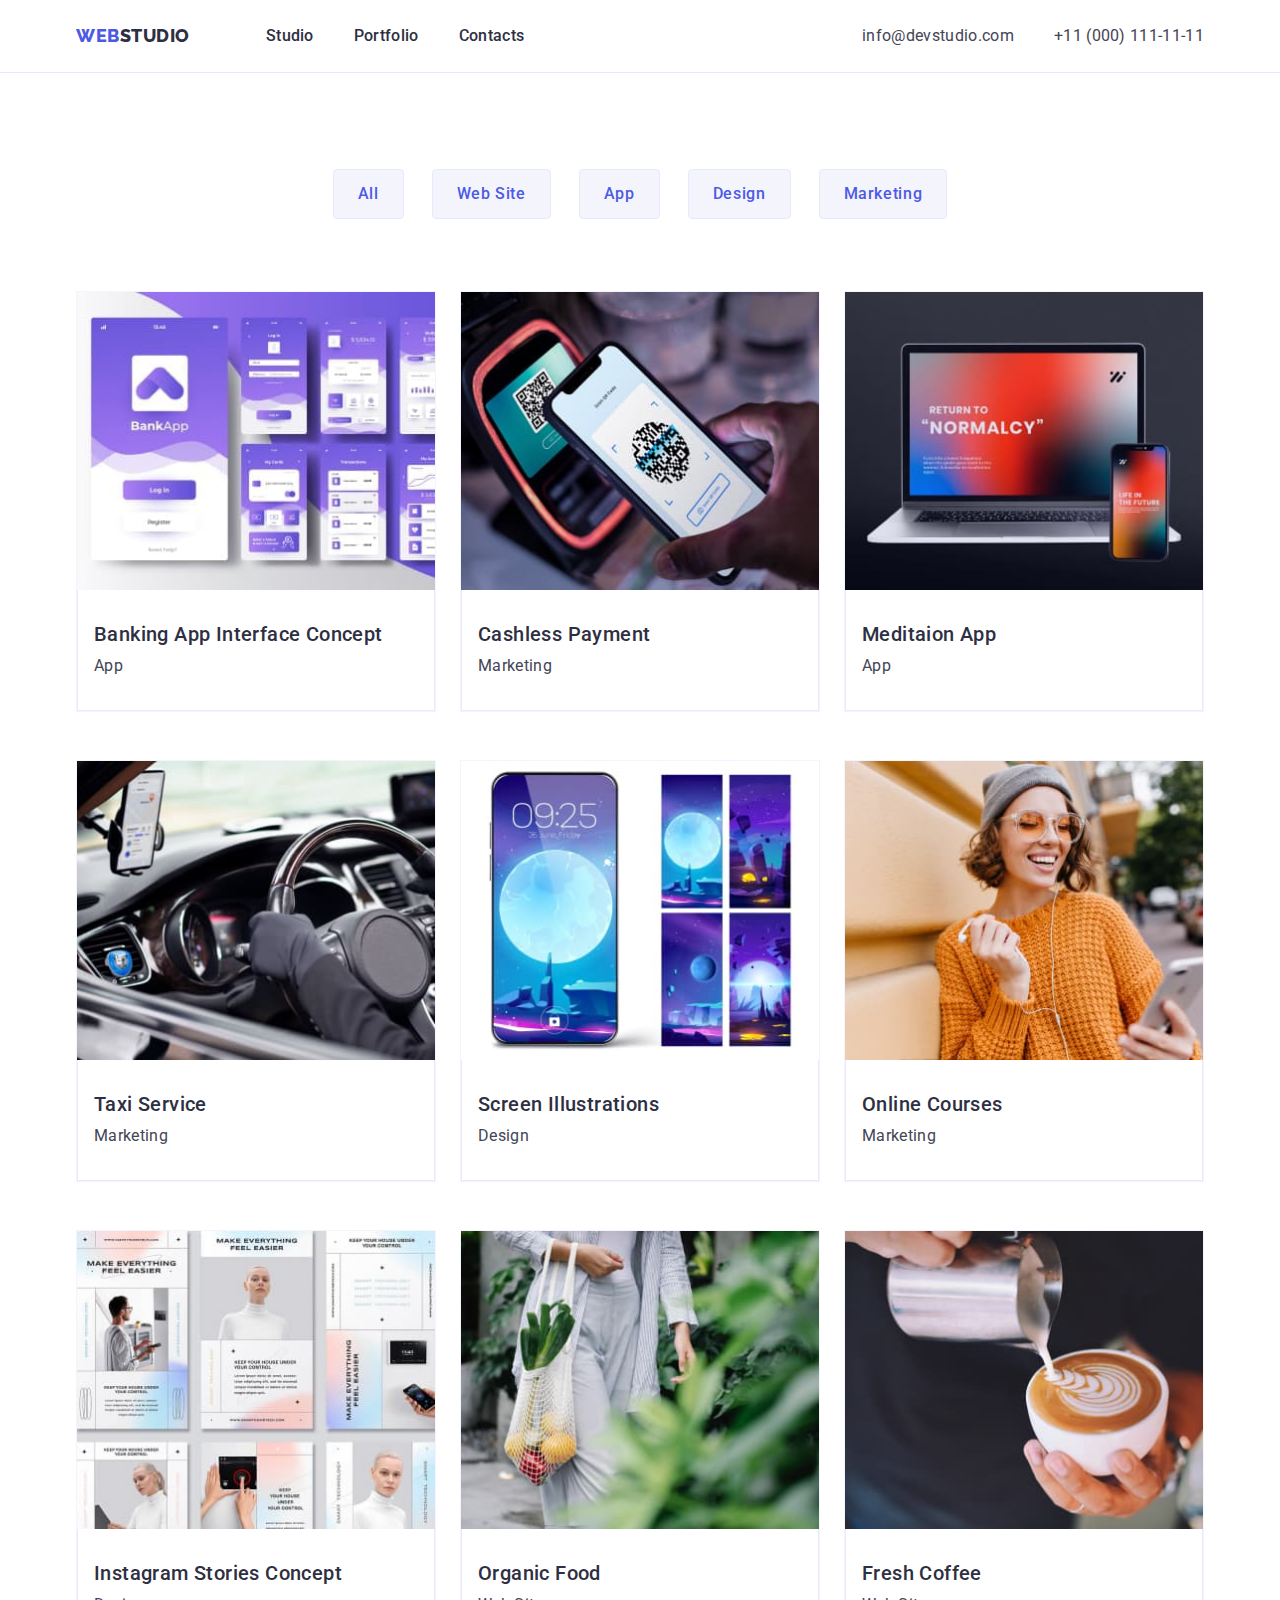
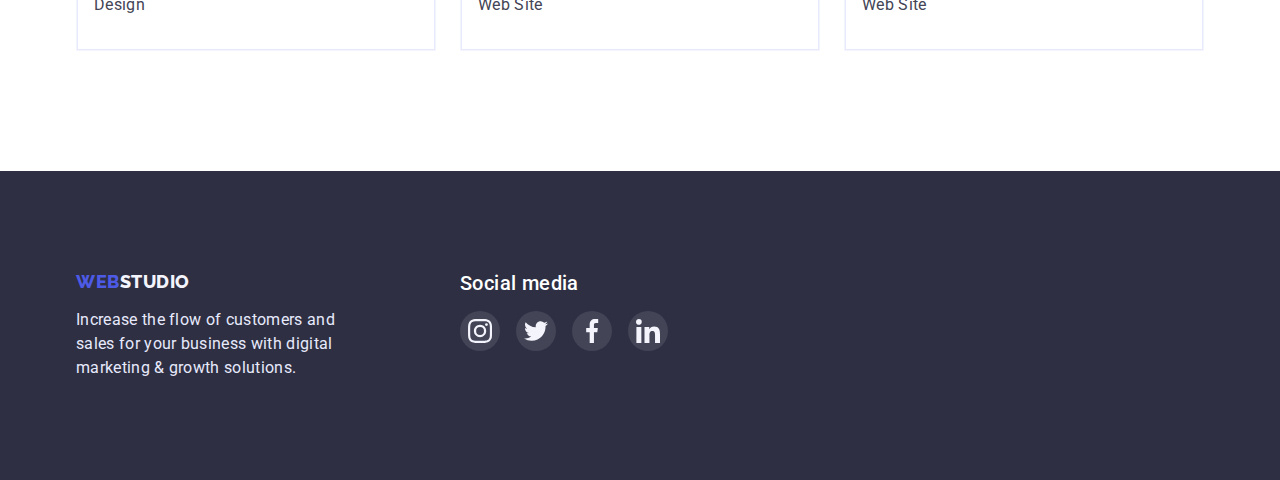
==== portfolio.html @ a6bfae9a "Initial commit" ====
<!DOCTYPE html>
<html lang="en">
  <head>
    <meta charset="UTF-8" />
    <meta http-equiv="X-UA-Compatible" content="IE=edge" />
    <meta name="viewport" content="width=, initial-scale=1.0" />
    <title>Document</title>
    <link rel="preconnect" href="https://fonts.googleapis.com" />
    <link rel="preconnect" href="https://fonts.gstatic.com" crossorigin />
    <link
      href="https://fonts.googleapis.com/css2?family=Raleway:wght@800&family=Roboto:wght@400;500;700;900&display=swap"
      rel="stylesheet"
    />
    <link
      rel="stylesheet"
      href="https://cdn.jsdelivr.net/npm/modern-normalize@1.1.0/modern-normalize.min.css"
    />
    <link rel="stylesheet" href="./css/style.css" />
  </head>
  <body>
    <header class="header">
      <div class="container header-container">
        <nav class="header-navigation">
          <a class="header-logo link" href="./index.html">
            <span>Web</span>Studio</a
          >
          <ul class="header-list list">
            <li class="header-links">
              <a class="header-link link" href="./index.html">Studio</a>
            </li>
            <li class="header-links">
              <a class="header-link link" href="./index.html">Portfolio</a>
            </li>
            <li class="header-links">
              <a class="header-link link" href="#Contacts">Contacts</a>
            </li>
          </ul>
        </nav>
        <address class="link-address">
          <ul class="contact-list list">
            <li class="contact-item">
              <a class="contact-link link" href="mailto:info@devstudio.com"
                >info@devstudio.com</a
              >
            </li>
            <li class="contact-item">
              <a class="contact-tel link" href="tel:+110001111111"
                >+11 (000) 111-11-11</a
              >
            </li>
          </ul>
        </address>
      </div>
    </header>
    <!-- main -->
    <main>
      <section class="portfolio">
        <div class="container">
          <h1 class="visually-hidden">Portfolio</h1>
          <ul class="list-btn list">
            <li class="btn">
              <button type="button" class="btn-items">All</button>
            </li>
            <li class="btn">
              <button type="button" class="btn-items">Web Site</button>
            </li>
            <li class="btn">
              <button type="button" class="btn-items">App</button>
            </li>
            <li class="btn">
              <button type="button" class="btn-items">Design</button>
            </li>
            <li class="btn">
              <button type="button" class="btn-items">Marketing</button>
            </li>
          </ul>
          <ul class="image-list list">
            <li class="image-item">
              <a class="img-link" href="#app">
                <img
                  src="./images/functions.jpg"
                  alt="seven slides with functions of the banking app"
                  width="360"
                  height="300"
                />
                <div class="img">
                  <h2 class="image-subtitle section-subtitle">
                    Banking App Interface Concept
                  </h2>
                  <p class="image-text section-text">App</p>
                </div>
              </a>
            </li>
            <li class="image-item">
              <a class="img-link" href="#marketing">
                <img
                  src="./images/contact.jpg"
                  alt="a phone in a hand scans QR-code"
                  width="360"
                  height="300"
                />
                <div class="img">
                  <h2 class="image-subtitle section-subtitle">
                    Cashless Payment
                  </h2>
                  <p class="image-text section-text">Marketing</p>
                </div>
              </a>
            </li>
            <li class="image-item">
              <a class="img-link" href="#app">
                <img
                  src="./images/screans.jpg"
                  alt="phone near laptop with the same images on screens"
                  width="360"
                  height="300"
                />
                <div class="img">
                  <h2 class="image-subtitle section-subtitle">Meditaion App</h2>
                  <p class="image-text section-text">App</p>
                </div>
              </a>
            </li>
            <li class="image-item">
              <a class="img-link" href="#marketing">
                <img
                  src="./images/driving.jpg"
                  alt="using a phone during driving"
                  width="360"
                  height="300"
                />
                <div class="img">
                  <h2 class="image-subtitle section-subtitle">Taxi Service</h2>
                  <p class="image-text section-text">Marketing</p>
                </div>
              </a>
            </li>
            <li class="image-item">
              <a class="img-link" href="#design">
                <img
                  src="./images/phone_screan.jpg"
                  alt="five examples of phone screensaver"
                  width="360"
                  height="300"
                />
                <div class="img">
                  <h2 class="image-subtitle section-subtitle">
                    Screen Illustrations
                  </h2>
                  <p class="image-text section-text">Design</p>
                </div>
              </a>
            </li>
            <li class="image-item">
              <a class="img-link" href="#marketing">
                <img
                  src="./images/girl.jpg"
                  alt="smiling girl in glasses communikates by phone"
                  width="360"
                  height="300"
                />
                <div class="img">
                  <h2 class="image-subtitle section-subtitle">
                    Online Courses
                  </h2>
                  <p class="image-text section-text">Marketing</p>
                </div>
              </a>
            </li>
            <li class="image-item">
              <a class="img-link" href="#design">
                <img
                  src="./images/slides.jpg"
                  alt="slides with information how you can use smart technology"
                  width="360"
                  height="300"
                />
                <div class="img">
                  <h2 class="image-subtitle section-subtitle">
                    Instagram Stories Concept
                  </h2>
                  <p class="image-text section-text">Design</p>
                </div>
              </a>
            </li>
            <li class="image-item">
              <a class="img-link" href="#web-site">
                <img
                  src="./images/shopping.jpg"
                  alt="a woman's walking with a bag of vegetables"
                  width="360"
                  height="300"
                />
                <div class="img">
                  <h2 class="image-subtitle section-subtitle">Organic Food</h2>
                  <p class="image-text section-text">Web Site</p>
                </div>
              </a>
            </li>
            <li class="image-item">
              <a class="img-link" href="#web-site">
                <img
                  src="./images/coffee.jpg"
                  alt="a man with cup of coffee in a hand drowing a picture by milk"
                  width="360"
                  height="300"
                />
                <div class="img">
                  <h2 class="image-subtitle section-subtitle">Fresh Coffee</h2>
                  <p class="image-text section-text">Web Site</p>
                </div>
              </a>
            </li>
          </ul>
        </div>
      </section>
    </main>
    <!-- footer -->
    <footer class="footer">
      <div class="footer-container container">
        <div class="footer-asaid">
          <a class="footer-logo link" href="./index.html">
            <span>Web</span>Studio</a
          >
          <p class="footer-text">
            Increase the flow of customers and sales for your business with
            digital marketing & growth solutions.
          </p>
        </div>
        <div class="footer-link">
          <h3 class="footer-subtitle section-subtitle">Social media</h3>
          <ul class="footer-social-list list">
            <li class="footer-social-item">
              <a class="footer-social-link" href="">
                <svg class="footer-social-icon" width="24" height="24">
                  <use href="./images/icons.svg#instagram"></use>
                </svg>
              </a>
            </li>
            <li class="footer-social-item">
              <a class="footer-social-link" href="">
                <svg class="footer-social-icon" width="24" height="24">
                  <use href="./images/icons.svg#twitter"></use>
                </svg>
              </a>
            </li>
            <li class="footer-social-item">
              <a class="footer-social-link" href="">
                <svg class="footer-social-icon" width="24" height="24">
                  <use href="./images/icons.svg#facebook"></use>
                </svg>
              </a>
            </li>
            <li class="footer-social-item">
              <a class="footer-social-link" href="">
                <svg class="footer-social-icon" width="24" height="24">
                  <use href="./images/icons.svg#linkedin"></use>
                </svg>
              </a>
            </li>
          </ul>
        </div>
      </div>
    </footer>
  </body>
</html>
---- css/style.css ----
:root {
  --main-title-color: #2e2f42;
  --second-title-color: #ffffff;
  --main-text-color: #434455;
  --second-text-color: #e7e9fc;
  --main-link-text-color: #2e2f42;
  --second-link-text-color: #4d5ae5;
  --third-link-text-color: #f4f4fd;
  --main-btn-text-color: #4d5ae5;
  --second-btn-text-color: #ffffff;
  --main-btn-bcg-color: #4d5ae5;
  --second-btn-bcg-color: #f4f4fd;
  --hero-btn-bcg-color: #404bbf;
  --accent-color: #4d5ae5;
  --main-bcg-color: #ffffff;
  --second-bcg-color: #2e2f42;
  --third-bcg-color: #f4f4fd;
  --border-color: #404bbf;
}

/* body */
body {
  font-family: "Roboto", sans-serif;
  background-color: var(--main-bcg-color);
  font-size: 16px;
}

.list {
  padding: 0;
  margin: 0;

  list-style: none;
}

.list-item {
  width: calc((100% - 72px) / 4);
}
.list-item:not(:last-child) {
  margin-right: 24px;
}
h1,
h2,
h3,
p {
  margin-top: 0;
  margin-bottom: 0;
}
.link {
  text-decoration: none;
}
.section-title {
  margin-bottom: 72px;
  text-align: center;

  font-size: 36px;
  line-height: 1.11;

  letter-spacing: 0.02em;
  text-transform: capitalize;
  color: var(--main-title-color);
}
.section-subtitle {
  margin-bottom: 8px;

  font-weight: 500;
  font-size: 20px;
  line-height: 1.2;
  letter-spacing: 0.02em;
  color: var(--main-title-color);
}
.section-text {
  line-height: 1.5;
  letter-spacing: 0.02em;
  color: var(--main-text-color);
}
.visually-hidden {
  position: absolute;
  white-space: nowrap;
  width: 1px;
  height: 1px;
  overflow: hidden;
  border: 0;
  padding: 0;
  clip: rect(0 0 0 0);
  clip-path: inset(50%);
  margin: -1px;
}

.container {
  max-width: 1158px;
  padding: 0px 15px;
  margin: 0 auto;
}

img {
  display: block;
  max-width: 100%;
  height: auto;
}
/* header */
.header {
  border-bottom: 1px solid #e7e9fc;
}
.header-container {
  display: flex;
  align-items: center;
  justify-content: space-between;
}

.header-navigation {
  display: flex;
  align-items: center;
}

.header-list,
.contact-list {
  display: flex;
}

.header-list .link,
.contact-list .link {
  display: block;
  padding: 24px 0;
}

.header-links:not(:last-child),
.contact-item:not(:last-child) {
  margin-right: 40px;
}

.header-link {
  font-weight: 500;
  line-height: 1.5;
  letter-spacing: 0.02em;
  color: var(--main-link-text-color);
}
.header-link:hover,
.header-link:focus {
  color: var(--accent-color);
}
.header-logo {
  margin-right: 76px;
  font-family: "Raleway", sans-serif;
  font-weight: 800;
  font-size: 18px;
  line-height: 1.33;

  letter-spacing: 0.03em;
  text-transform: uppercase;
  color: var(--main-link-text-color);
}

.header-logo span {
  color: var(--second-link-text-color);
}

.link-address {
  font-style: normal;
}

.contact-list {
  margin-left: auto;
}

.contact-item {
  display: block;
}

.contact-link,
.contact-tel {
  line-height: 1.5;
  letter-spacing: 0.02em;
  color: var(--main-text-color);
}
.contact-link:hover,
.contact-link:focus {
  color: var(--accent-color);
}

/* hero */
.hero {
  padding: 188px 0;
  text-align: center;
  background: var(--second-bcg-color);

  background-image: linear-gradient(
      rgba(46, 47, 66, 0.7),
      rgba(46, 47, 66, 0.7)
    ),
    url(../images/people-office.jpg);
  background-repeat: no-repeat;
  background-position: center;
  background-size: cover;
  max-width: 1440px;
  margin: auto;
}
.hero-title {
  width: 500px;
  margin: 0 auto 64px;

  font-size: 56px;
  line-height: 1.07;
  letter-spacing: 0.02em;
  color: var(--second-title-color);
}

.hero-btn {
  border: none;
  display: inline-block;
  padding: 16px 32px;
  font-family: inherit;
  font-weight: 500;
  font-size: 16px;
  line-height: 1.5;
  letter-spacing: 0.04em;
  color: var(--second-btn-text-color);
  background: var(--main-btn-bcg-color);
  box-shadow: 0px 4px 4px rgba(0, 0, 0, 0.15);
  border-radius: 4px;
  cursor: pointer;
}
.hero-btn:hover,
.hero-btn:focus {
  background: var(--hero-btn-bcg-color);
  box-shadow: 0px 4px 4px rgba(0, 0, 0, 0.15);
  border-radius: 4px;
}
/* Portfolio */
.btn {
  display: inline-block;
}
.list-btn .btn + .btn {
  margin-left: 24px;
}

.list-btn {
  margin-bottom: 72px;
  text-align: center;
}

.btn-items {
  padding: 12px 24px;

  font-family: inherit;
  font-weight: 500;
  font-size: 16px;
  line-height: 1.5;
  display: flex;
  align-items: center;
  text-align: center;
  letter-spacing: 0.04em;
  color: var(--main-btn-text-color);
  background: var(--second-btn-bcg-color);
  border: 1px solid #e7e9fc;
  border-radius: 4px;
  cursor: pointer;
}

.btn-items:hover,
.btn-items:focus {
  background: var(--main-btn-bcg-color);
  box-shadow: 0px 3px 1px rgba(0, 0, 0, 0.1), 0px 2px 1px rgba(0, 0, 0, 0.08),
    0px 2px 2px rgba(0, 0, 0, 0.12);
  border-radius: 4px;
  color: var(--second-btn-text-color);
}

.portfolio {
  padding: 96px 0 120px 0;
}
.image-list {
  display: flex;
  flex-wrap: wrap;
  row-gap: 48px;
  column-gap: 24px;
}

.image-item {
  width: calc((100% - 48px) / 3);
  padding: 0;
  border: 0.5px solid #f4f4fd;
}
.img-link {
  display: block;
  text-decoration: none;
}
.img-link:hover,
.img-link:focus {
  box-shadow: 0px 1px 6px rgba(46, 47, 66, 0.08),
    0px 1px 1px rgba(46, 47, 66, 0.16), 0px 2px 1px rgba(46, 47, 66, 0.08);
}
.img {
  padding: 32px 16px;
  border-right: 1px solid #e7e9fc;
  border-left: 1px solid #e7e9fc;
  border-bottom: 1px solid #e7e9fc;
}

/* section1 */
.feature {
  padding: 120px 0;
}
.feature-list {
  display: flex;
}

.list .list-item {
  width: 264px;
  text-align: left;
}
.icon {
  display: flex;
  margin-bottom: 8px;
  height: 112px;
  width: 100%;
  justify-content: center;
  align-items: center;
  background-color: #f4f4fd;
  border-radius: 4px;
}

/* section2 */
.about {
  padding-bottom: 120px;
}
.list-about {
  display: flex;
  gap: 24px;
}
.list-about-item {
  min-width: 360px;
  border: 1px solid #e7e9fc;
}

/* section3 */
.team {
  padding: 120px 0;
  background: var(--third-bcg-color);
}
.about-team {
  display: flex;
  flex-wrap: wrap;
  gap: 24px;
}
.card-content {
  padding: 32px 0;
}
.team-text {
  margin-bottom: 8px;
}
.social-list {
  display: flex;
  justify-content: center;
  gap: 24px;
}
.social-list-item {
  width: 40px;
}
.social-list-link {
  display: flex;
  justify-content: center;
  align-items: center;
  height: 40px;
  width: 100%;
  fill: #f4f4fd;
  background-color: #4d5ae5;
  border-radius: 50%;
}

.social-list-link:hover,
.social-list-link:focus {
  background-color: #404bbf;
}
/* .social-list-link:hover .social-list-icon,
.social-list-link:focus .social-list-icon {
  fill: aqua;
} */
.team-card {
  display: inline-block;
  text-align: center;

  background: var(--main-bcg-color);
  box-shadow: 0px 1px 6px rgba(46, 47, 66, 0.08),
    0px 1px 1px rgba(46, 47, 66, 0.16), 0px 2px 1px rgba(46, 47, 66, 0.08);
  border-radius: 0px 0px 4px 4px;
}

/* section4 */
.customers {
  padding: 130px 0 120px 0;
}
.logo-list {
  display: flex;
  justify-content: center;
  gap: 24px;
}
.logo-list-item {
  width: 168px;
}
.logo-list-link {
  display: flex;
  justify-content: center;
  align-items: center;
  width: 100%;
  height: 88px;
  border: 1px solid #8e8f99;
  border-radius: 4px;
  fill: #8e8f99;
}
.logo-list-link:hover,
.logo-list-link:focus {
  border-color: #404bbf;
  fill: var(--border-color);
}

/* footer */
.footer {
  padding: 100px 0;
  background: var(--second-bcg-color);
}
.footer-container {
  display: flex;
  flex-wrap: wrap;
}

.footer-logo {
  margin-bottom: 16px;
  font-family: "Raleway", sans-serif;
  font-style: normal;
  font-weight: 800;
  font-size: 18px;
  line-height: 1.17;
  display: block;

  letter-spacing: 0.03em;
  text-transform: uppercase;
  color: var(--third-link-text-color);
}
.footer-logo span {
  color: var(--second-link-text-color);
}
.footer-text {
  width: 264px;
  text-align: left;
  line-height: 1.5;
  letter-spacing: 0.02em;
  color: var(--second-text-color);
}
/* footer-social */
.footer-link {
  margin-left: 120px;
  max-width: 208px;
}
.footer-subtitle {
  margin-bottom: 16px;
  color: var(--second-title-color);
}
.footer-social-list {
  display: flex;
  justify-content: center;
  align-items: baseline;
  gap: 16px;
}
.footer-social-item {
  width: 40px;
}
.footer-social-link {
  display: flex;
  width: 100%;
  height: 40px;
  justify-content: center;
  align-items: center;
  fill: #f4f4fd;
  border-radius: 50%;
  background: rgba(255, 255, 255, 0.1);
}

.footer-social-link:is(:hover, :focus) {
  background-color: #31d0aa;
}
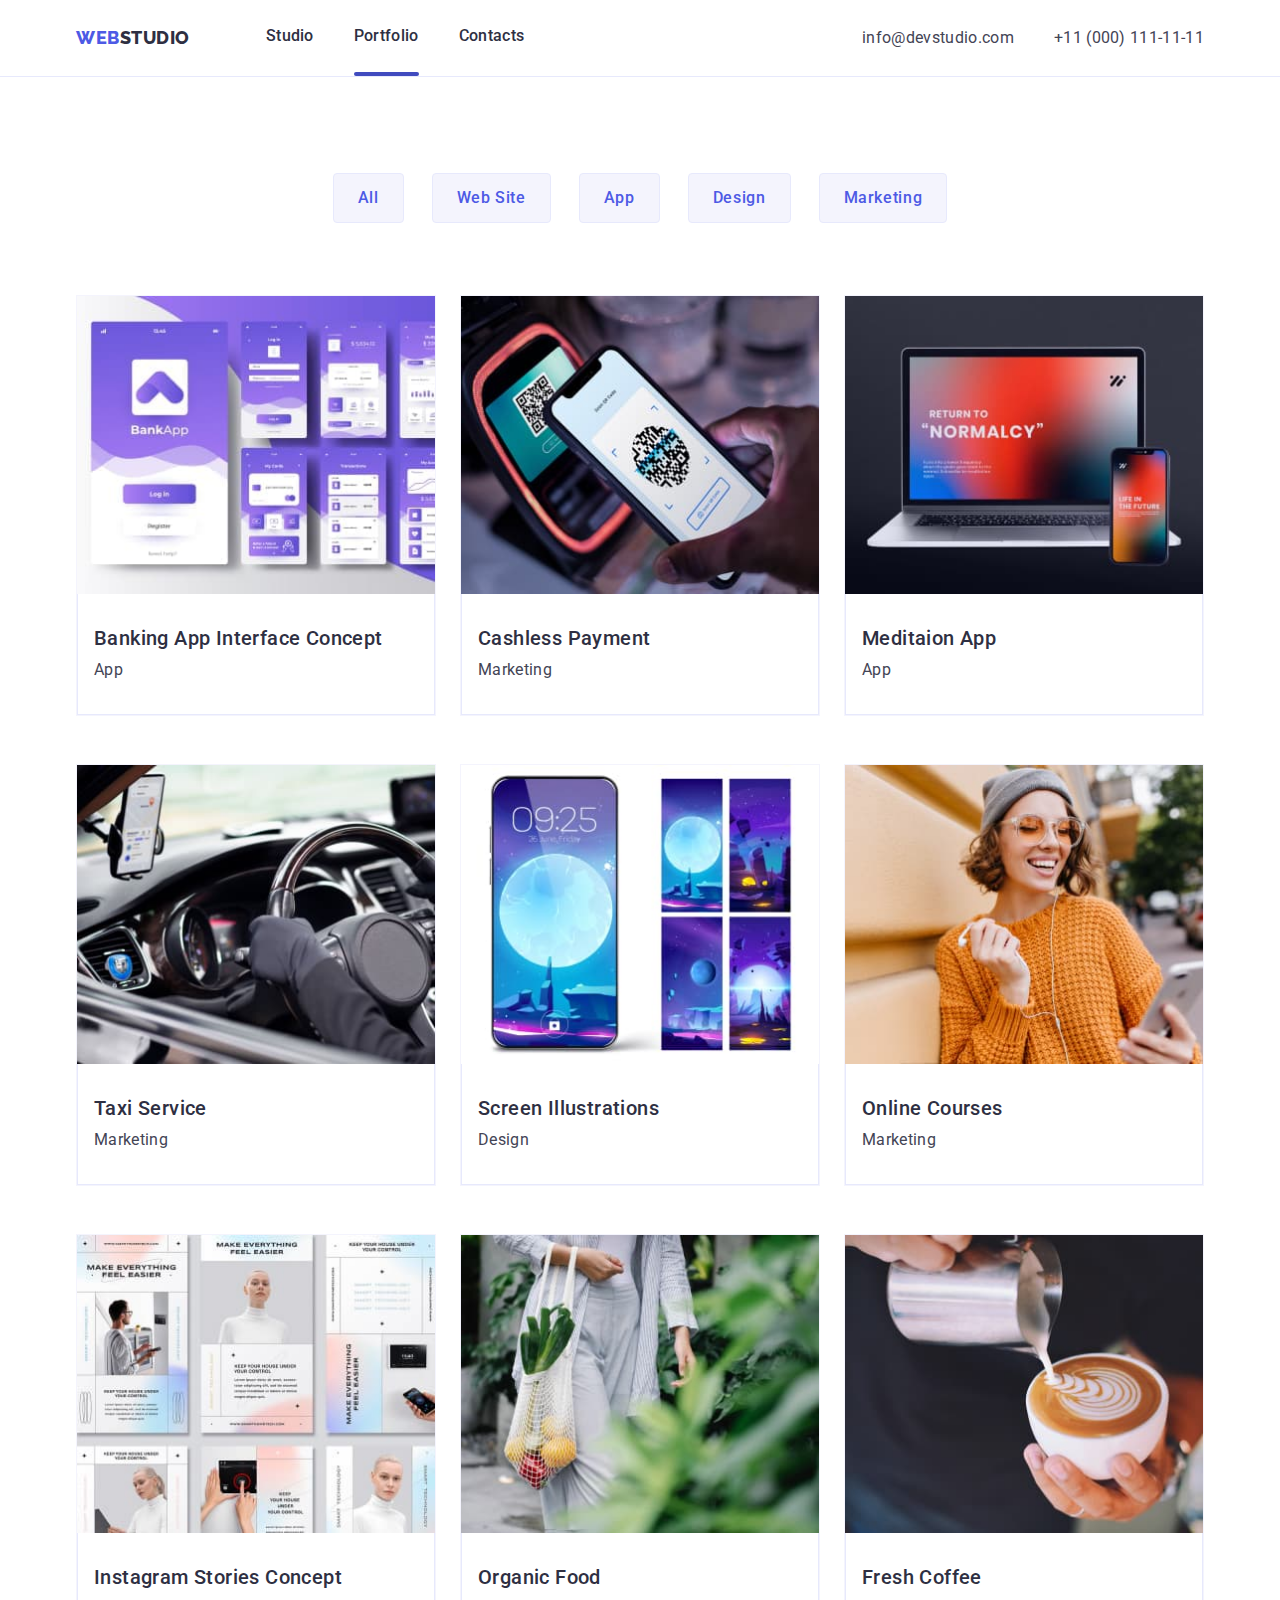
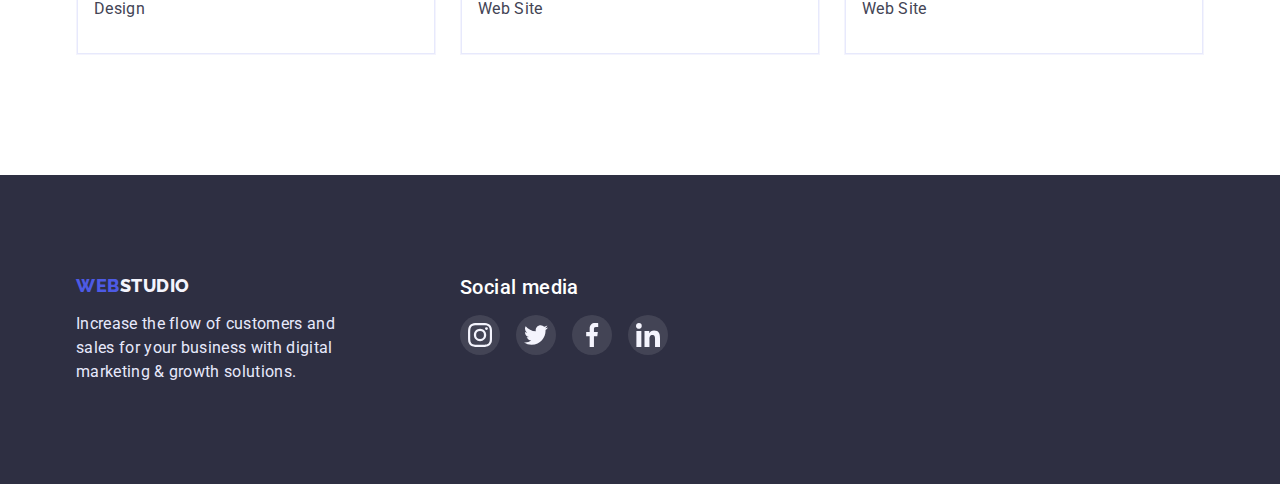
==== commit 2898c9e7: "update style.css, index.html, portfolio.html" ====
--- a/portfolio.html
+++ b/portfolio.html
@@ -4,19 +4,27 @@
     <meta charset="UTF-8" />
     <meta http-equiv="X-UA-Compatible" content="IE=edge" />
     <meta name="viewport" content="width=, initial-scale=1.0" />
+
     <title>Document</title>
+
+    <!--font-family-->
     <link rel="preconnect" href="https://fonts.googleapis.com" />
     <link rel="preconnect" href="https://fonts.gstatic.com" crossorigin />
     <link
       href="https://fonts.googleapis.com/css2?family=Raleway:wght@800&family=Roboto:wght@400;500;700;900&display=swap"
       rel="stylesheet"
     />
+
+    <!--normalize-->
     <link
       rel="stylesheet"
       href="https://cdn.jsdelivr.net/npm/modern-normalize@1.1.0/modern-normalize.min.css"
     />
+
+    <!--base styles-->
     <link rel="stylesheet" href="./css/style.css" />
   </head>
+
   <body>
     <header class="header">
       <div class="container header-container">
@@ -28,7 +36,7 @@
             <li class="header-links">
               <a class="header-link link" href="./index.html">Studio</a>
             </li>
-            <li class="header-links">
+            <li class="header-links underline">
               <a class="header-link link" href="./index.html">Portfolio</a>
             </li>
             <li class="header-links">
@@ -52,7 +60,7 @@
         </address>
       </div>
     </header>
-    <!-- main -->
+    <!-- main-content -->
     <main>
       <section class="portfolio">
         <div class="container">
@@ -78,7 +86,7 @@
             <li class="image-item">
               <a class="img-link" href="#app">
                 <img
-                  src="./images/functions.jpg"
+                  src="./images/portfolio/functions.jpg"
                   alt="seven slides with functions of the banking app"
                   width="360"
                   height="300"
@@ -94,7 +102,7 @@
             <li class="image-item">
               <a class="img-link" href="#marketing">
                 <img
-                  src="./images/contact.jpg"
+                  src="./images/portfolio/contact.jpg"
                   alt="a phone in a hand scans QR-code"
                   width="360"
                   height="300"
@@ -110,7 +118,7 @@
             <li class="image-item">
               <a class="img-link" href="#app">
                 <img
-                  src="./images/screans.jpg"
+                  src="./images/portfolio/screans.jpg"
                   alt="phone near laptop with the same images on screens"
                   width="360"
                   height="300"
@@ -124,7 +132,7 @@
             <li class="image-item">
               <a class="img-link" href="#marketing">
                 <img
-                  src="./images/driving.jpg"
+                  src="./images/portfolio/driving.jpg"
                   alt="using a phone during driving"
                   width="360"
                   height="300"
@@ -138,7 +146,7 @@
             <li class="image-item">
               <a class="img-link" href="#design">
                 <img
-                  src="./images/phone_screan.jpg"
+                  src="./images/portfolio/phone_screan.jpg"
                   alt="five examples of phone screensaver"
                   width="360"
                   height="300"
@@ -154,7 +162,7 @@
             <li class="image-item">
               <a class="img-link" href="#marketing">
                 <img
-                  src="./images/girl.jpg"
+                  src="./images/portfolio/girl.jpg"
                   alt="smiling girl in glasses communikates by phone"
                   width="360"
                   height="300"
@@ -170,7 +178,7 @@
             <li class="image-item">
               <a class="img-link" href="#design">
                 <img
-                  src="./images/slides.jpg"
+                  src="./images/portfolio/slides.jpg"
                   alt="slides with information how you can use smart technology"
                   width="360"
                   height="300"
@@ -186,7 +194,7 @@
             <li class="image-item">
               <a class="img-link" href="#web-site">
                 <img
-                  src="./images/shopping.jpg"
+                  src="./images/portfolio/shopping.jpg"
                   alt="a woman's walking with a bag of vegetables"
                   width="360"
                   height="300"
@@ -200,7 +208,7 @@
             <li class="image-item">
               <a class="img-link" href="#web-site">
                 <img
-                  src="./images/coffee.jpg"
+                  src="./images/portfolio/coffee.jpg"
                   alt="a man with cup of coffee in a hand drowing a picture by milk"
                   width="360"
                   height="300"
--- a/css/style.css
+++ b/css/style.css
@@ -18,13 +18,16 @@
   --border-color: #404bbf;
 }
 
-/* body */
+/* base */
+
 body {
   font-family: "Roboto", sans-serif;
   background-color: var(--main-bcg-color);
   font-size: 16px;
 }
 
+/* components class */
+
 .list {
   padding: 0;
   margin: 0;
@@ -35,9 +38,11 @@
 .list-item {
   width: calc((100% - 72px) / 4);
 }
+
 .list-item:not(:last-child) {
   margin-right: 24px;
 }
+
 h1,
 h2,
 h3,
@@ -45,9 +50,11 @@
   margin-top: 0;
   margin-bottom: 0;
 }
+
 .link {
   text-decoration: none;
 }
+
 .section-title {
   margin-bottom: 72px;
   text-align: center;
@@ -59,6 +66,7 @@
   text-transform: capitalize;
   color: var(--main-title-color);
 }
+
 .section-subtitle {
   margin-bottom: 8px;
 
@@ -68,11 +76,13 @@
   letter-spacing: 0.02em;
   color: var(--main-title-color);
 }
+
 .section-text {
   line-height: 1.5;
   letter-spacing: 0.02em;
   color: var(--main-text-color);
 }
+
 .visually-hidden {
   position: absolute;
   white-space: nowrap;
@@ -97,10 +107,14 @@
   max-width: 100%;
   height: auto;
 }
+
 /* header */
+
 .header {
+  position: relative;
   border-bottom: 1px solid #e7e9fc;
 }
+
 .header-container {
   display: flex;
   align-items: center;
@@ -134,10 +148,22 @@
   letter-spacing: 0.02em;
   color: var(--main-link-text-color);
 }
+
 .header-link:hover,
 .header-link:focus {
   color: var(--accent-color);
 }
+
+.underline::after {
+  display: block;
+  content: "";
+  width: 100%;
+  height: 4px;
+
+  background-color: var(--border-color);
+  border-radius: 2px;
+}
+
 .header-logo {
   margin-right: 76px;
   font-family: "Raleway", sans-serif;
@@ -172,12 +198,14 @@
   letter-spacing: 0.02em;
   color: var(--main-text-color);
 }
+
 .contact-link:hover,
 .contact-link:focus {
   color: var(--accent-color);
 }
 
 /* hero */
+
 .hero {
   padding: 188px 0;
   text-align: center;
@@ -187,13 +215,15 @@
       rgba(46, 47, 66, 0.7),
       rgba(46, 47, 66, 0.7)
     ),
-    url(../images/people-office.jpg);
+    url(../images/hero/people-office.jpg);
   background-repeat: no-repeat;
   background-position: center;
   background-size: cover;
   max-width: 1440px;
+  height: 600px;
   margin: auto;
 }
+
 .hero-title {
   width: 500px;
   margin: 0 auto 64px;
@@ -219,16 +249,51 @@
   border-radius: 4px;
   cursor: pointer;
 }
+
 .hero-btn:hover,
 .hero-btn:focus {
   background: var(--hero-btn-bcg-color);
   box-shadow: 0px 4px 4px rgba(0, 0, 0, 0.15);
   border-radius: 4px;
 }
+
+.backdrop {
+  position: fixed;
+  top: 0;
+  left: 50%;
+  transform: translate(-50%, 0);
+  width: 1440px;
+  height: 677px;
+  background: rgba(46, 47, 66, 0.4);
+}
+
+.is-hidden {
+  opacity: 0;
+  pointer-events: none;
+}
+
+.modal {
+  position: absolute;
+  top: 50%;
+  left: 50%;
+  transform: translate(-50%, -50%);
+  width: 408px;
+  height: 576px;
+  display: block;
+  margin-bottom: 13px;
+  padding-top: 24px;
+  padding-right: 24px;
+  background-color: #ffffff;
+}
+
+/* practic */
+
 /* Portfolio */
+
 .btn {
   display: inline-block;
 }
+
 .list-btn .btn + .btn {
   margin-left: 24px;
 }
@@ -268,6 +333,7 @@
 .portfolio {
   padding: 96px 0 120px 0;
 }
+
 .image-list {
   display: flex;
   flex-wrap: wrap;
@@ -280,6 +346,7 @@
   padding: 0;
   border: 0.5px solid #f4f4fd;
 }
+
 .img-link {
   display: block;
   text-decoration: none;
@@ -289,6 +356,7 @@
   box-shadow: 0px 1px 6px rgba(46, 47, 66, 0.08),
     0px 1px 1px rgba(46, 47, 66, 0.16), 0px 2px 1px rgba(46, 47, 66, 0.08);
 }
+
 .img {
   padding: 32px 16px;
   border-right: 1px solid #e7e9fc;
@@ -300,6 +368,7 @@
 .feature {
   padding: 120px 0;
 }
+
 .feature-list {
   display: flex;
 }
@@ -308,6 +377,7 @@
   width: 264px;
   text-align: left;
 }
+
 .icon {
   display: flex;
   margin-bottom: 8px;
@@ -323,10 +393,12 @@
 .about {
   padding-bottom: 120px;
 }
+
 .list-about {
   display: flex;
   gap: 24px;
 }
+
 .list-about-item {
   min-width: 360px;
   border: 1px solid #e7e9fc;
@@ -337,25 +409,31 @@
   padding: 120px 0;
   background: var(--third-bcg-color);
 }
+
 .about-team {
   display: flex;
   flex-wrap: wrap;
   gap: 24px;
 }
+
 .card-content {
   padding: 32px 0;
 }
+
 .team-text {
   margin-bottom: 8px;
 }
+
 .social-list {
   display: flex;
   justify-content: center;
   gap: 24px;
 }
+
 .social-list-item {
   width: 40px;
 }
+
 .social-list-link {
   display: flex;
   justify-content: center;
@@ -389,14 +467,17 @@
 .customers {
   padding: 130px 0 120px 0;
 }
+
 .logo-list {
   display: flex;
   justify-content: center;
   gap: 24px;
 }
+
 .logo-list-item {
   width: 168px;
 }
+
 .logo-list-link {
   display: flex;
   justify-content: center;
@@ -407,6 +488,7 @@
   border-radius: 4px;
   fill: #8e8f99;
 }
+
 .logo-list-link:hover,
 .logo-list-link:focus {
   border-color: #404bbf;
@@ -418,6 +500,7 @@
   padding: 100px 0;
   background: var(--second-bcg-color);
 }
+
 .footer-container {
   display: flex;
   flex-wrap: wrap;
@@ -436,9 +519,11 @@
   text-transform: uppercase;
   color: var(--third-link-text-color);
 }
+
 .footer-logo span {
   color: var(--second-link-text-color);
 }
+
 .footer-text {
   width: 264px;
   text-align: left;
@@ -446,24 +531,29 @@
   letter-spacing: 0.02em;
   color: var(--second-text-color);
 }
+
 /* footer-social */
 .footer-link {
   margin-left: 120px;
   max-width: 208px;
 }
+
 .footer-subtitle {
   margin-bottom: 16px;
   color: var(--second-title-color);
 }
+
 .footer-social-list {
   display: flex;
   justify-content: center;
   align-items: baseline;
   gap: 16px;
 }
+
 .footer-social-item {
   width: 40px;
 }
+
 .footer-social-link {
   display: flex;
   width: 100%;
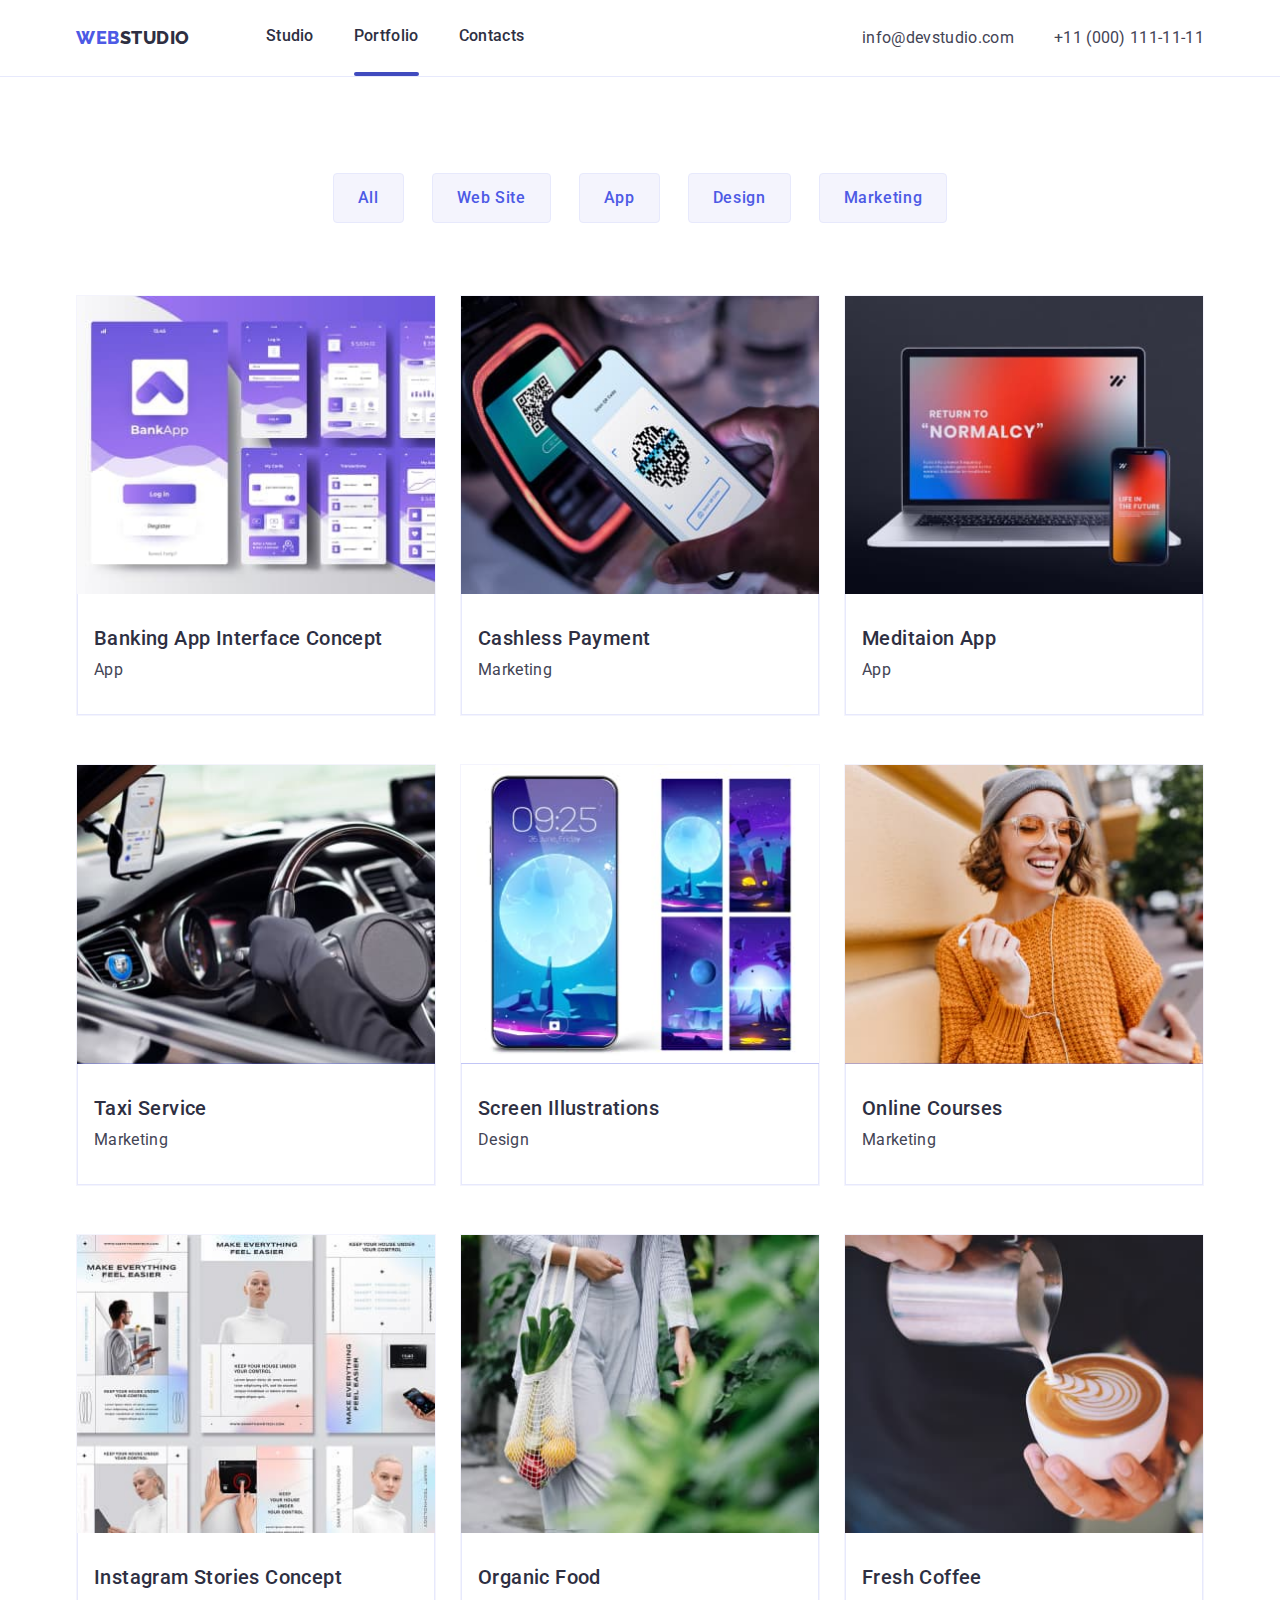
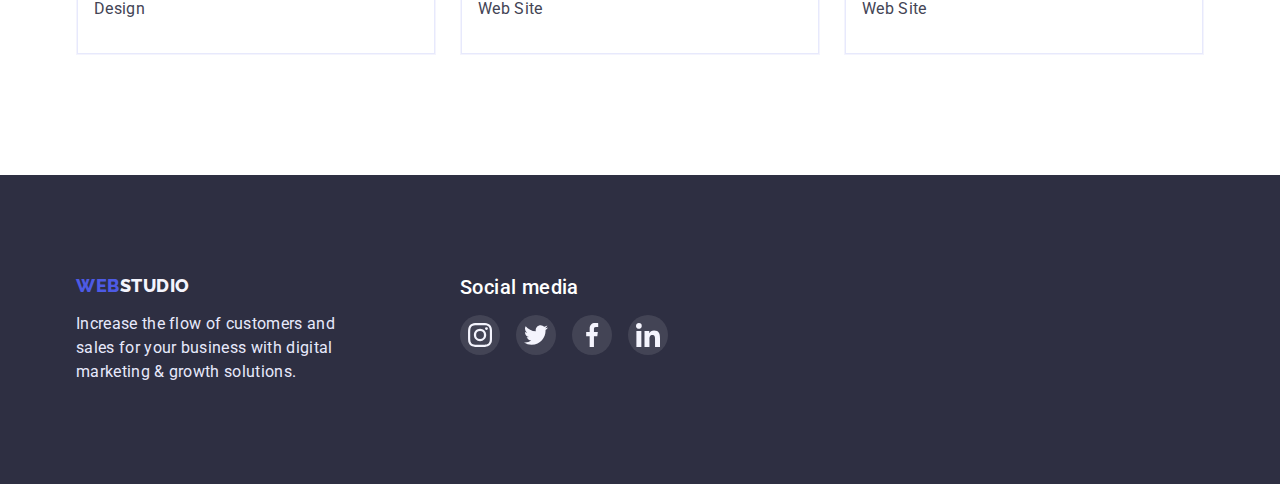
==== commit 4569e8dc: "update style.css, portfolio.html" ====
--- a/portfolio.html
+++ b/portfolio.html
@@ -85,12 +85,19 @@
           <ul class="image-list list">
             <li class="image-item">
               <a class="img-link" href="#app">
-                <img
-                  src="./images/portfolio/functions.jpg"
-                  alt="seven slides with functions of the banking app"
-                  width="360"
-                  height="300"
-                />
+                <div class="img-wrapper">
+                  <img
+                    src="./images/portfolio/functions.jpg"
+                    alt="seven slides with functions of the banking app"
+                    width="360"
+                    height="300"
+                  />
+                  <p class="overlay-text section-text">
+                    14 Stylish and User-Friendly App Design Concepts · Task
+                    Manager App · Calorie Tracker App · Exotic Fruit Ecommerce
+                    App · Cloud Storage App
+                  </p>
+                </div>
                 <div class="img">
                   <h2 class="image-subtitle section-subtitle">
                     Banking App Interface Concept
@@ -101,12 +108,19 @@
             </li>
             <li class="image-item">
               <a class="img-link" href="#marketing">
-                <img
-                  src="./images/portfolio/contact.jpg"
-                  alt="a phone in a hand scans QR-code"
-                  width="360"
-                  height="300"
-                />
+                <div class="img-wrapper">
+                  <img
+                    src="./images/portfolio/contact.jpg"
+                    alt="a phone in a hand scans QR-code"
+                    width="360"
+                    height="300"
+                  />
+                  <p class="overlay-text section-text">
+                    14 Stylish and User-Friendly App Design Concepts · Task
+                    Manager App · Calorie Tracker App · Exotic Fruit Ecommerce
+                    App · Cloud Storage App
+                  </p>
+                </div>
                 <div class="img">
                   <h2 class="image-subtitle section-subtitle">
                     Cashless Payment
@@ -117,12 +131,19 @@
             </li>
             <li class="image-item">
               <a class="img-link" href="#app">
-                <img
-                  src="./images/portfolio/screans.jpg"
-                  alt="phone near laptop with the same images on screens"
-                  width="360"
-                  height="300"
-                />
+                <div class="img-wrapper">
+                  <img
+                    src="./images/portfolio/screans.jpg"
+                    alt="phone near laptop with the same images on screens"
+                    width="360"
+                    height="300"
+                  />
+                  <p class="overlay-text section-text">
+                    14 Stylish and User-Friendly App Design Concepts · Task
+                    Manager App · Calorie Tracker App · Exotic Fruit Ecommerce
+                    App · Cloud Storage App
+                  </p>
+                </div>
                 <div class="img">
                   <h2 class="image-subtitle section-subtitle">Meditaion App</h2>
                   <p class="image-text section-text">App</p>
@@ -131,12 +152,19 @@
             </li>
             <li class="image-item">
               <a class="img-link" href="#marketing">
-                <img
-                  src="./images/portfolio/driving.jpg"
-                  alt="using a phone during driving"
-                  width="360"
-                  height="300"
-                />
+                <div class="img-wrapper">
+                  <img
+                    src="./images/portfolio/driving.jpg"
+                    alt="using a phone during driving"
+                    width="360"
+                    height="300"
+                  />
+                  <p class="overlay-text section-text">
+                    14 Stylish and User-Friendly App Design Concepts · Task
+                    Manager App · Calorie Tracker App · Exotic Fruit Ecommerce
+                    App · Cloud Storage App
+                  </p>
+                </div>
                 <div class="img">
                   <h2 class="image-subtitle section-subtitle">Taxi Service</h2>
                   <p class="image-text section-text">Marketing</p>
@@ -145,12 +173,19 @@
             </li>
             <li class="image-item">
               <a class="img-link" href="#design">
-                <img
-                  src="./images/portfolio/phone_screan.jpg"
-                  alt="five examples of phone screensaver"
-                  width="360"
-                  height="300"
-                />
+                <div class="img-wrapper">
+                  <img
+                    src="./images/portfolio/phone_screan.jpg"
+                    alt="five examples of phone screensaver"
+                    width="360"
+                    height="300"
+                  />
+                  <p class="overlay-text section-text">
+                    14 Stylish and User-Friendly App Design Concepts · Task
+                    Manager App · Calorie Tracker App · Exotic Fruit Ecommerce
+                    App · Cloud Storage App
+                  </p>
+                </div>
                 <div class="img">
                   <h2 class="image-subtitle section-subtitle">
                     Screen Illustrations
@@ -161,12 +196,19 @@
             </li>
             <li class="image-item">
               <a class="img-link" href="#marketing">
-                <img
-                  src="./images/portfolio/girl.jpg"
-                  alt="smiling girl in glasses communikates by phone"
-                  width="360"
-                  height="300"
-                />
+                <div class="img-wrapper">
+                  <img
+                    src="./images/portfolio/girl.jpg"
+                    alt="smiling girl in glasses communikates by phone"
+                    width="360"
+                    height="300"
+                  />
+                  <p class="overlay-text section-text">
+                    14 Stylish and User-Friendly App Design Concepts · Task
+                    Manager App · Calorie Tracker App · Exotic Fruit Ecommerce
+                    App · Cloud Storage App
+                  </p>
+                </div>
                 <div class="img">
                   <h2 class="image-subtitle section-subtitle">
                     Online Courses
@@ -177,12 +219,19 @@
             </li>
             <li class="image-item">
               <a class="img-link" href="#design">
-                <img
-                  src="./images/portfolio/slides.jpg"
-                  alt="slides with information how you can use smart technology"
-                  width="360"
-                  height="300"
-                />
+                <div class="img-wrapper">
+                  <img
+                    src="./images/portfolio/slides.jpg"
+                    alt="slides with information how you can use smart technology"
+                    width="360"
+                    height="300"
+                  />
+                  <p class="overlay-text section-text">
+                    14 Stylish and User-Friendly App Design Concepts · Task
+                    Manager App · Calorie Tracker App · Exotic Fruit Ecommerce
+                    App · Cloud Storage App
+                  </p>
+                </div>
                 <div class="img">
                   <h2 class="image-subtitle section-subtitle">
                     Instagram Stories Concept
@@ -193,12 +242,19 @@
             </li>
             <li class="image-item">
               <a class="img-link" href="#web-site">
-                <img
-                  src="./images/portfolio/shopping.jpg"
-                  alt="a woman's walking with a bag of vegetables"
-                  width="360"
-                  height="300"
-                />
+                <div class="img-wrapper">
+                  <img
+                    src="./images/portfolio/shopping.jpg"
+                    alt="a woman's walking with a bag of vegetables"
+                    width="360"
+                    height="300"
+                  />
+                  <p class="overlay-text section-text">
+                    14 Stylish and User-Friendly App Design Concepts · Task
+                    Manager App · Calorie Tracker App · Exotic Fruit Ecommerce
+                    App · Cloud Storage App
+                  </p>
+                </div>
                 <div class="img">
                   <h2 class="image-subtitle section-subtitle">Organic Food</h2>
                   <p class="image-text section-text">Web Site</p>
@@ -207,12 +263,19 @@
             </li>
             <li class="image-item">
               <a class="img-link" href="#web-site">
-                <img
-                  src="./images/portfolio/coffee.jpg"
-                  alt="a man with cup of coffee in a hand drowing a picture by milk"
-                  width="360"
-                  height="300"
-                />
+                <div class="img-wrapper">
+                  <img
+                    src="./images/portfolio/coffee.jpg"
+                    alt="a man with cup of coffee in a hand drowing a picture by milk"
+                    width="360"
+                    height="300"
+                  />
+                  <p class="overlay-text section-text">
+                    14 Stylish and User-Friendly App Design Concepts · Task
+                    Manager App · Calorie Tracker App · Exotic Fruit Ecommerce
+                    App · Cloud Storage App
+                  </p>
+                </div>
                 <div class="img">
                   <h2 class="image-subtitle section-subtitle">Fresh Coffee</h2>
                   <p class="image-text section-text">Web Site</p>
--- a/css/style.css
+++ b/css/style.css
@@ -16,6 +16,8 @@
   --second-bcg-color: #2e2f42;
   --third-bcg-color: #f4f4fd;
   --border-color: #404bbf;
+
+  --tm-function: cubic-bezier(0.4, 0, 0.2, 1);
 }
 
 /* base */
@@ -147,6 +149,8 @@
   line-height: 1.5;
   letter-spacing: 0.02em;
   color: var(--main-link-text-color);
+
+  transition: color 250ms var(--tm-function);
 }
 
 .header-link:hover,
@@ -197,6 +201,10 @@
   line-height: 1.5;
   letter-spacing: 0.02em;
   color: var(--main-text-color);
+}
+
+.contact-link {
+  transition: color 250ms var(--tm-function);
 }
 
 .contact-link:hover,
@@ -248,13 +256,13 @@
   box-shadow: 0px 4px 4px rgba(0, 0, 0, 0.15);
   border-radius: 4px;
   cursor: pointer;
+
+  transition: background-color 250ms var(--tm-function);
 }
 
 .hero-btn:hover,
 .hero-btn:focus {
   background: var(--hero-btn-bcg-color);
-  box-shadow: 0px 4px 4px rgba(0, 0, 0, 0.15);
-  border-radius: 4px;
 }
 
 .backdrop {
@@ -286,8 +294,6 @@
   background-color: #ffffff;
 }
 
-/* practic */
-
 /* Portfolio */
 
 .btn {
@@ -319,6 +325,9 @@
   border: 1px solid #e7e9fc;
   border-radius: 4px;
   cursor: pointer;
+
+  transition: background-color 250ms var(--tm-function),
+    box-shadow 250ms var(--tm-function), color 250ms var(--tm-function);
 }
 
 .btn-items:hover,
@@ -326,7 +335,6 @@
   background: var(--main-btn-bcg-color);
   box-shadow: 0px 3px 1px rgba(0, 0, 0, 0.1), 0px 2px 1px rgba(0, 0, 0, 0.08),
     0px 2px 2px rgba(0, 0, 0, 0.12);
-  border-radius: 4px;
   color: var(--second-btn-text-color);
 }
 
@@ -350,11 +358,39 @@
 .img-link {
   display: block;
   text-decoration: none;
+
+  transition: box-shadow 250ms var(--tm-function);
 }
 .img-link:hover,
 .img-link:focus {
   box-shadow: 0px 1px 6px rgba(46, 47, 66, 0.08),
     0px 1px 1px rgba(46, 47, 66, 0.16), 0px 2px 1px rgba(46, 47, 66, 0.08);
+}
+
+.img-wrapper {
+  position: relative;
+  overflow: hidden;
+}
+
+.overlay-text {
+  position: absolute;
+  top: 0;
+  left: 0;
+  width: 100%;
+  height: 100%;
+  display: block;
+  padding: 40px 32px 164px;
+  /* overflow: auto; */
+  transform: translate(0, 100%);
+  transition: transform 250ms var(--tm-function);
+
+  color: var(--third-link-text-color);
+  background-color: rgba(77, 90, 229, 0.5);
+}
+
+.img-link:hover .overlay-text,
+.img-link:focus .overlay-text {
+  transform: translate(0, 0);
 }
 
 .img {
@@ -443,6 +479,8 @@
   fill: #f4f4fd;
   background-color: #4d5ae5;
   border-radius: 50%;
+
+  transition: background-color 250ms var(--tm-function);
 }
 
 .social-list-link:hover,
@@ -487,6 +525,11 @@
   border: 1px solid #8e8f99;
   border-radius: 4px;
   fill: #8e8f99;
+
+  transition: background-color 250ms var(--tm-function),
+    fill 250ms var(--tm-function);
+
+  /* transition: background-color, fill 250ms cubic-bezier(0.4, 0, 0.2, 1); */
 }
 
 .logo-list-link:hover,
@@ -563,6 +606,8 @@
   fill: #f4f4fd;
   border-radius: 50%;
   background: rgba(255, 255, 255, 0.1);
+
+  transition: background-color 250ms var(--tm-function);
 }
 
 .footer-social-link:is(:hover, :focus) {
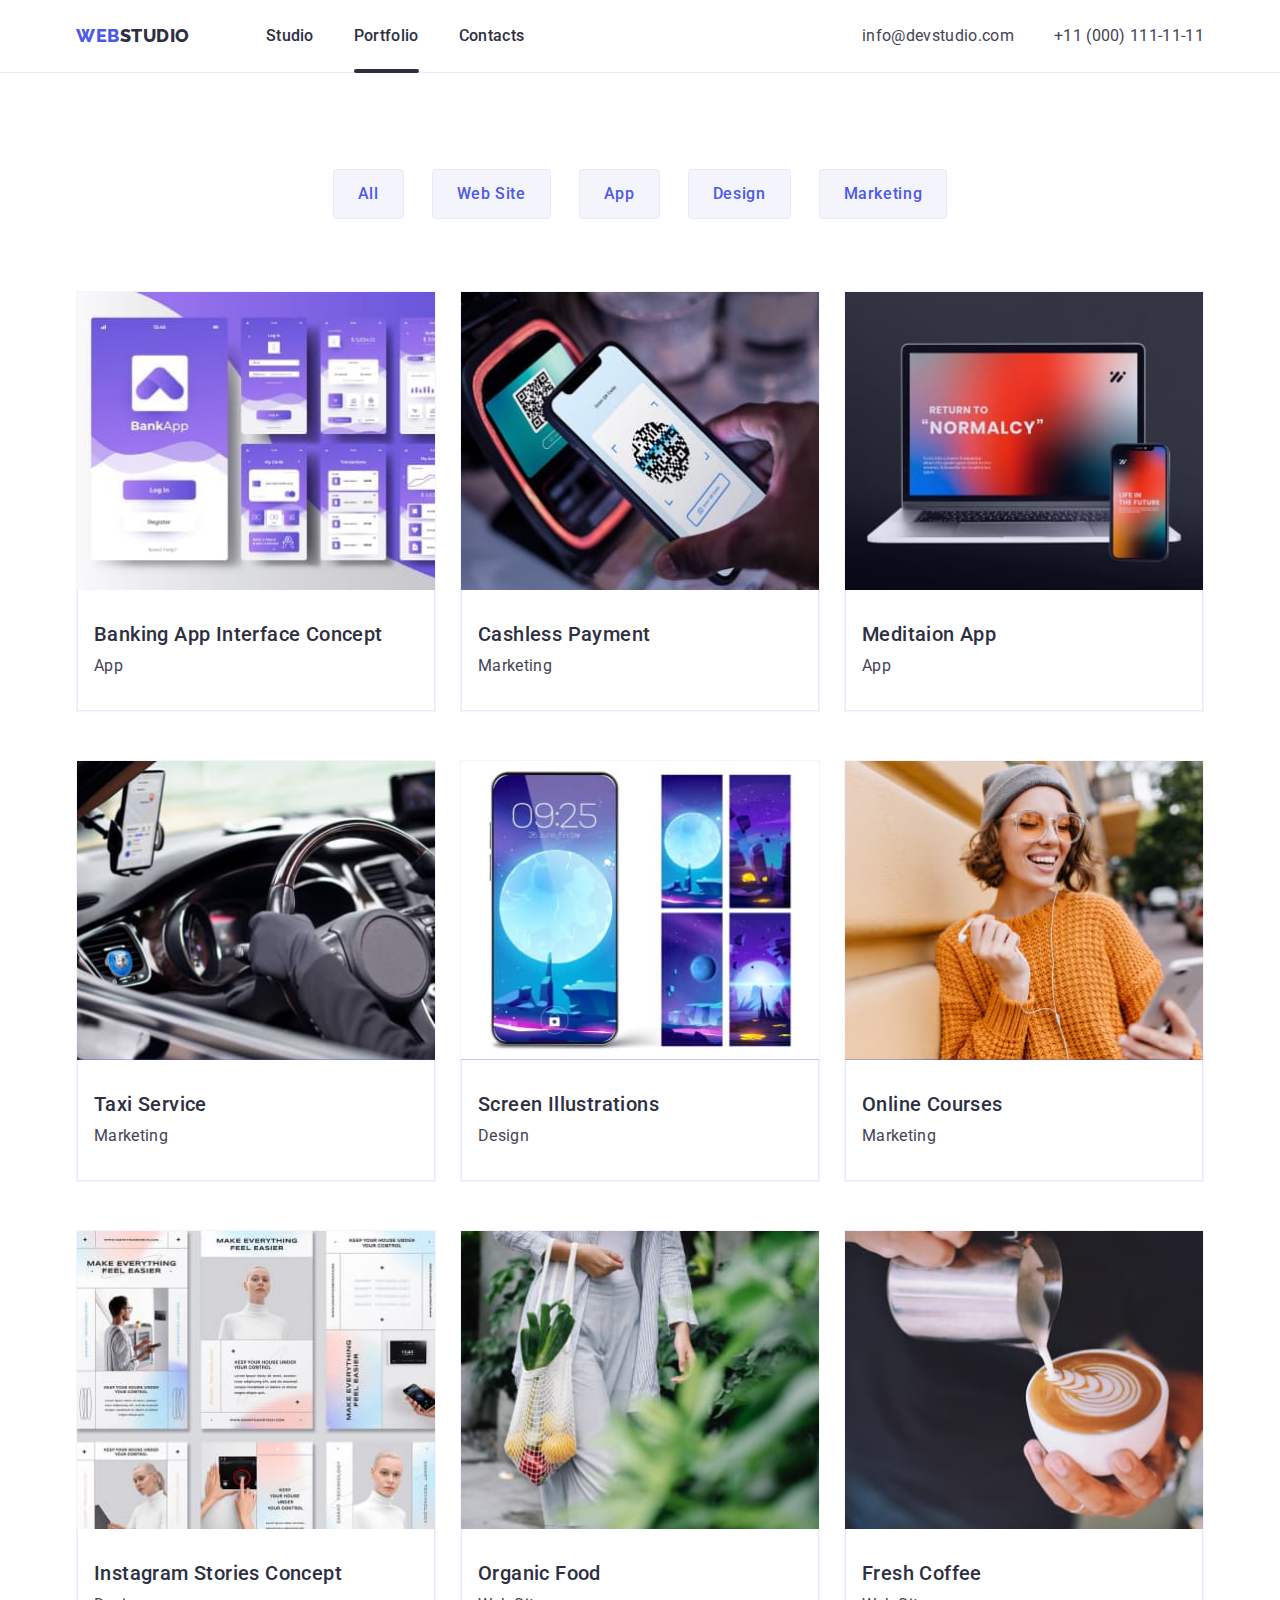
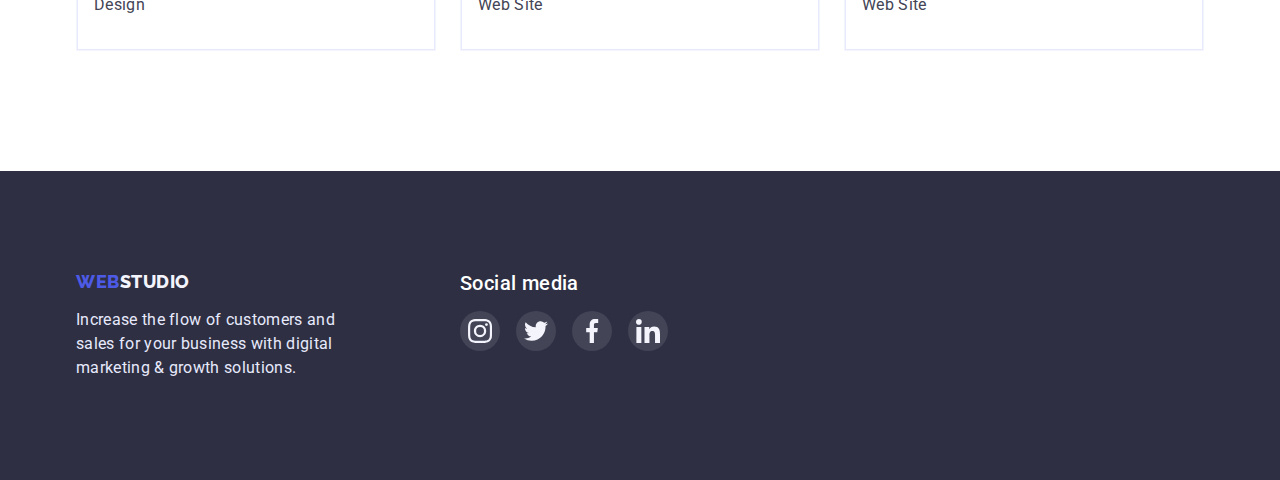
==== commit 0ae3b06c: "update style.css, index.html, portfolio.html" ====
--- a/portfolio.html
+++ b/portfolio.html
@@ -36,8 +36,10 @@
             <li class="header-links">
               <a class="header-link link" href="./index.html">Studio</a>
             </li>
-            <li class="header-links underline">
-              <a class="header-link link" href="./index.html">Portfolio</a>
+            <li class="header-links">
+              <a class="header-link link underline" href="./index.html"
+                >Portfolio</a
+              >
             </li>
             <li class="header-links">
               <a class="header-link link" href="#Contacts">Contacts</a>
--- a/css/style.css
+++ b/css/style.css
@@ -144,7 +144,11 @@
   margin-right: 40px;
 }
 
+.header-links {
+}
+
 .header-link {
+  position: relative;
   font-weight: 500;
   line-height: 1.5;
   letter-spacing: 0.02em;
@@ -159,12 +163,15 @@
 }
 
 .underline::after {
+  position: absolute;
+  bottom: -1px;
+  left: 0;
   display: block;
   content: "";
   width: 100%;
   height: 4px;
 
-  background-color: var(--border-color);
+  background-color: var(--main-link-text-color);
   border-radius: 2px;
 }
 
@@ -201,11 +208,12 @@
   line-height: 1.5;
   letter-spacing: 0.02em;
   color: var(--main-text-color);
-}
-
+  transition: color 250ms var(--tm-function);
+}
+/* 
 .contact-link {
   transition: color 250ms var(--tm-function);
-}
+} */
 
 .contact-link:hover,
 .contact-link:focus {
@@ -265,35 +273,6 @@
   background: var(--hero-btn-bcg-color);
 }
 
-.backdrop {
-  position: fixed;
-  top: 0;
-  left: 50%;
-  transform: translate(-50%, 0);
-  width: 1440px;
-  height: 677px;
-  background: rgba(46, 47, 66, 0.4);
-}
-
-.is-hidden {
-  opacity: 0;
-  pointer-events: none;
-}
-
-.modal {
-  position: absolute;
-  top: 50%;
-  left: 50%;
-  transform: translate(-50%, -50%);
-  width: 408px;
-  height: 576px;
-  display: block;
-  margin-bottom: 13px;
-  padding-top: 24px;
-  padding-right: 24px;
-  background-color: #ffffff;
-}
-
 /* Portfolio */
 
 .btn {
@@ -380,13 +359,13 @@
   height: 100%;
   display: block;
   padding: 40px 32px 164px;
-  /* overflow: auto; */
   transform: translate(0, 100%);
   transition: transform 250ms var(--tm-function);
 
   color: var(--third-link-text-color);
   background-color: rgba(77, 90, 229, 0.5);
 }
+/* overflow: auto; */
 
 .img-link:hover .overlay-text,
 .img-link:focus .overlay-text {
@@ -528,8 +507,6 @@
 
   transition: background-color 250ms var(--tm-function),
     fill 250ms var(--tm-function);
-
-  /* transition: background-color, fill 250ms cubic-bezier(0.4, 0, 0.2, 1); */
 }
 
 .logo-list-link:hover,
@@ -610,6 +587,72 @@
   transition: background-color 250ms var(--tm-function);
 }
 
-.footer-social-link:is(:hover, :focus) {
+.footer-social-link:hover,
+.footer-social-link:focus {
   background-color: #31d0aa;
 }
+
+/*modal window*/
+
+.backdrop {
+  position: fixed;
+  top: 0;
+  left: 0;
+  z-index: 100;
+  width: 100%;
+  height: 100%;
+  background: rgba(46, 47, 66, 0.4);
+  transition: opacity 250ms var(--tm-function),
+    visibility 250ms var(--tm-function);
+}
+
+.backdrop.is-hidden {
+  opacity: 0;
+  visibility: hidden;
+  pointer-events: none;
+}
+
+.modal {
+  position: absolute;
+  top: 50%;
+  left: 50%;
+  transform: translate(-50%, -50%);
+  width: 408px;
+  height: 576px;
+
+  padding: 24px;
+
+  background: #fcfcfc;
+  box-shadow: 0px 1px 1px rgba(0, 0, 0, 0.14), 0px 1px 3px rgba(0, 0, 0, 0.12),
+    0px 2px 1px rgba(0, 0, 0, 0.2);
+  border-radius: 4px;
+}
+
+.backdrop.is-hidden .modal {
+  transform: translate(-50%, -50%);
+}
+
+.modal-btn {
+  position: absolute;
+  display: flex;
+  top: 24px;
+  right: 24px;
+  width: 24px;
+  height: 24px;
+  justify-content: center;
+  align-items: center;
+  padding: 0;
+  background: #e7e9fc;
+  border: 1px solid rgba(0, 0, 0, 0.1);
+  border-radius: 50%;
+  fill: #000000;
+
+  transition: background-color 250ms var(--tm-function),
+    fill 250ms var(--tm-function);
+}
+
+.modal-btn:hover,
+.modal-btn:focus {
+  background-color: var(--second-link-text-color);
+  fill: var(--second-btn-text-color);
+}
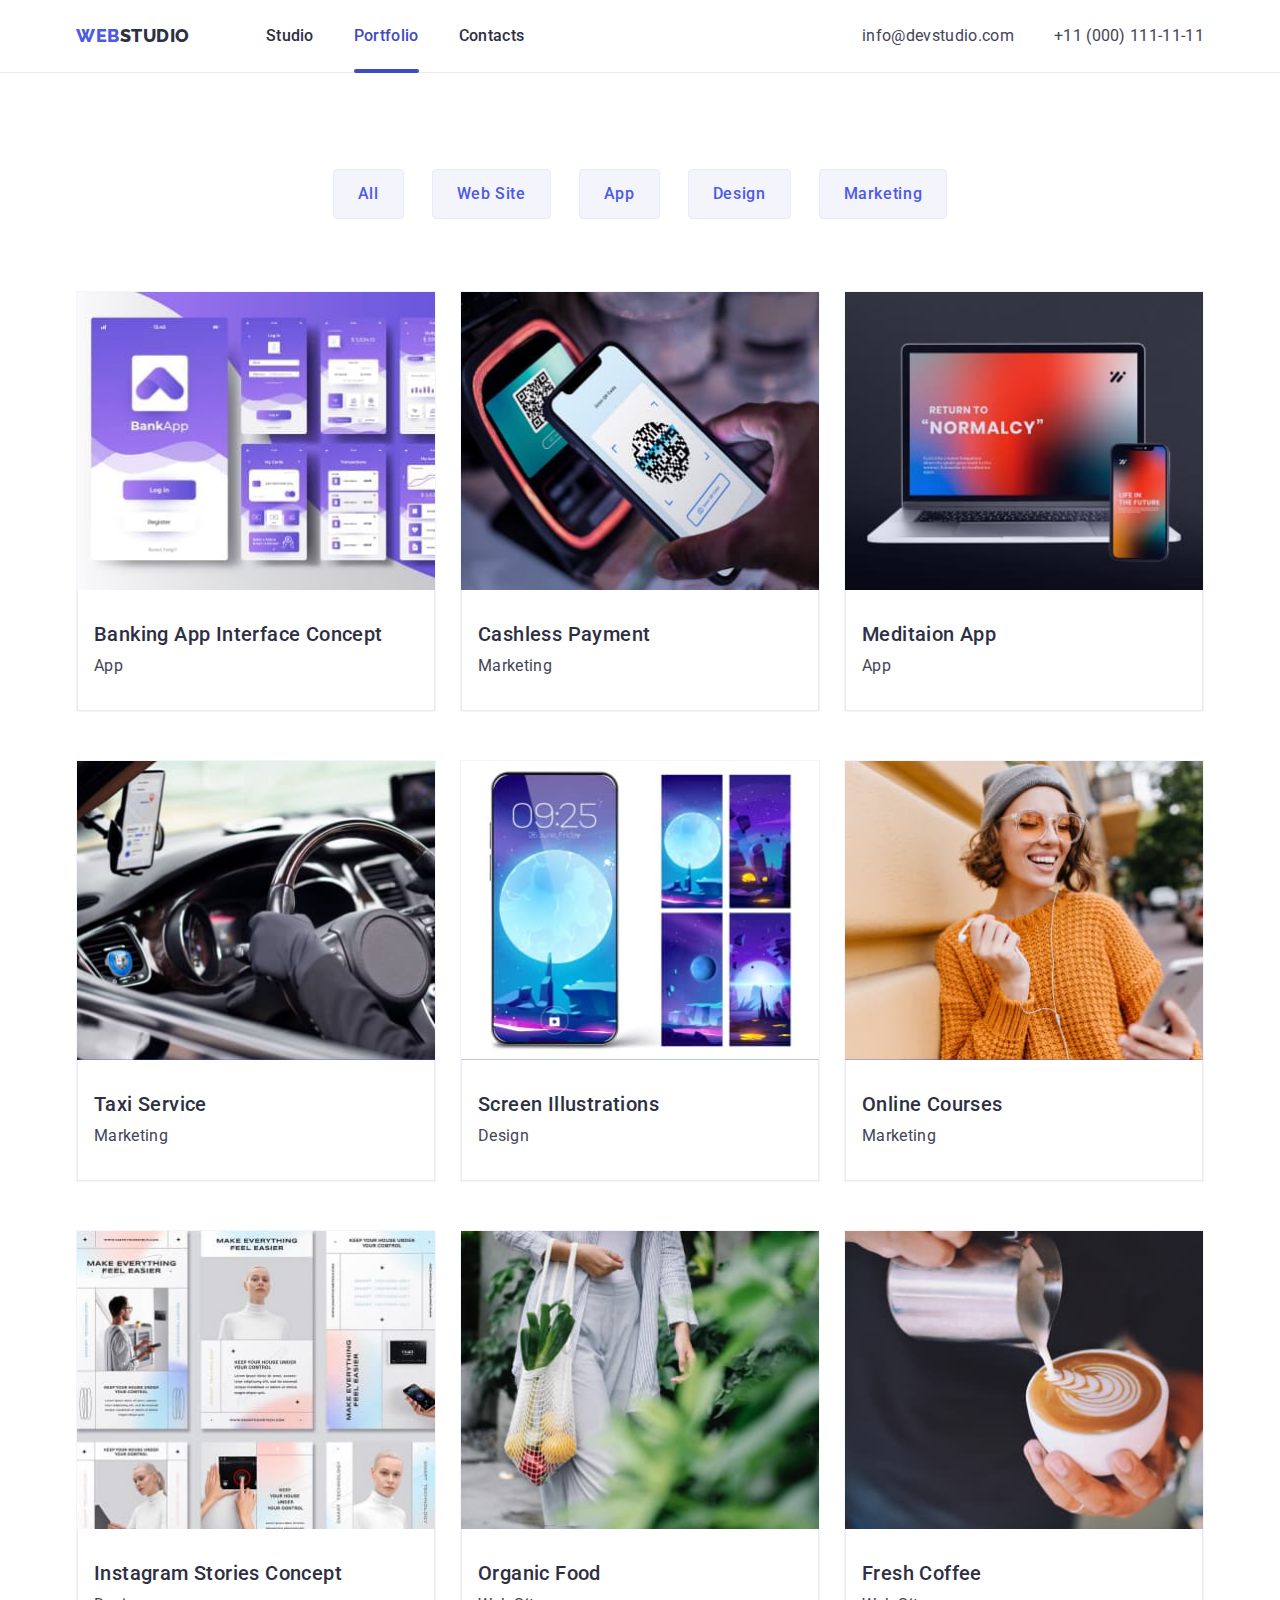
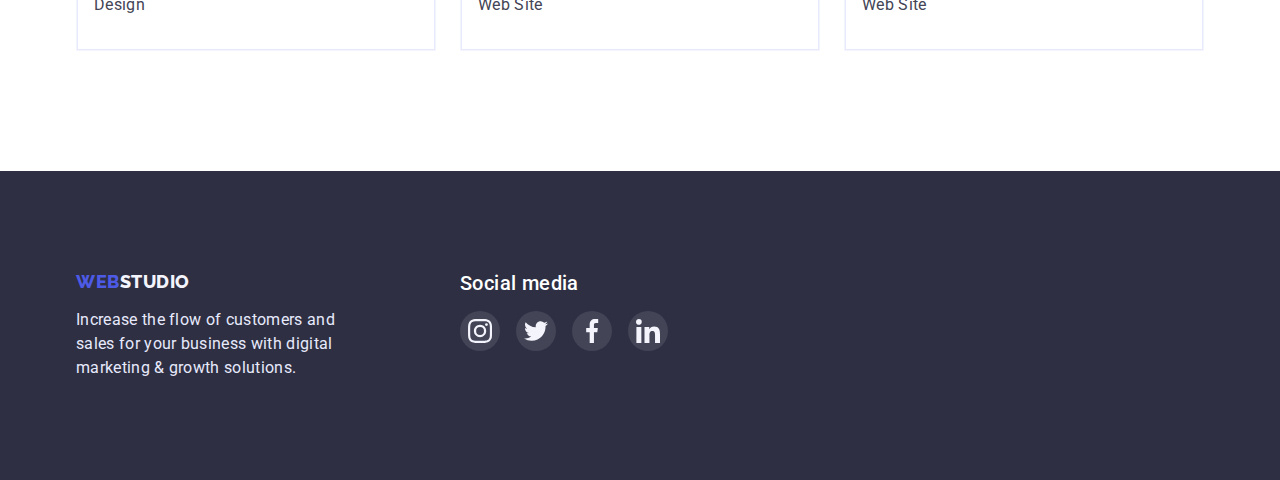
==== commit 753898c1: "update style.css, index.html, portfolio.html" ====
--- a/portfolio.html
+++ b/portfolio.html
@@ -37,7 +37,7 @@
               <a class="header-link link" href="./index.html">Studio</a>
             </li>
             <li class="header-links">
-              <a class="header-link link underline" href="./index.html"
+              <a class="header-link link current" href="./index.html"
                 >Portfolio</a
               >
             </li>
--- a/css/style.css
+++ b/css/style.css
@@ -11,7 +11,7 @@
   --main-btn-bcg-color: #4d5ae5;
   --second-btn-bcg-color: #f4f4fd;
   --hero-btn-bcg-color: #404bbf;
-  --accent-color: #4d5ae5;
+  --accent-color: #404bbf;
   --main-bcg-color: #ffffff;
   --second-bcg-color: #2e2f42;
   --third-bcg-color: #f4f4fd;
@@ -148,7 +148,6 @@
 }
 
 .header-link {
-  position: relative;
   font-weight: 500;
   line-height: 1.5;
   letter-spacing: 0.02em;
@@ -162,7 +161,12 @@
   color: var(--accent-color);
 }
 
-.underline::after {
+.current {
+  position: relative;
+  color: var(--accent-color);
+}
+
+.current::after {
   position: absolute;
   bottom: -1px;
   left: 0;
@@ -171,7 +175,7 @@
   width: 100%;
   height: 4px;
 
-  background-color: var(--main-link-text-color);
+  background-color: var(--accent-color);
   border-radius: 2px;
 }
 
@@ -270,7 +274,7 @@
 
 .hero-btn:hover,
 .hero-btn:focus {
-  background: var(--hero-btn-bcg-color);
+  background: var(--accent-color);
 }
 
 /* Portfolio */
@@ -311,7 +315,7 @@
 
 .btn-items:hover,
 .btn-items:focus {
-  background: var(--main-btn-bcg-color);
+  background: var(--accent-color);
   box-shadow: 0px 3px 1px rgba(0, 0, 0, 0.1), 0px 2px 1px rgba(0, 0, 0, 0.08),
     0px 2px 2px rgba(0, 0, 0, 0.12);
   color: var(--second-btn-text-color);
@@ -358,8 +362,8 @@
   width: 100%;
   height: 100%;
   display: block;
-  padding: 40px 32px 164px;
-  transform: translate(0, 100%);
+  padding: 40px 32px;
+  transform: translateY(100%);
   transition: transform 250ms var(--tm-function);
 
   color: var(--third-link-text-color);
@@ -369,7 +373,7 @@
 
 .img-link:hover .overlay-text,
 .img-link:focus .overlay-text {
-  transform: translate(0, 0);
+  transform: translateY(0);
 }
 
 .img {
@@ -464,7 +468,7 @@
 
 .social-list-link:hover,
 .social-list-link:focus {
-  background-color: #404bbf;
+  background-color: var(--accent-color);
 }
 /* .social-list-link:hover .social-list-icon,
 .social-list-link:focus .social-list-icon {
@@ -511,7 +515,7 @@
 
 .logo-list-link:hover,
 .logo-list-link:focus {
-  border-color: #404bbf;
+  border-color: var(--accent-color);
   fill: var(--border-color);
 }
 
@@ -653,6 +657,6 @@
 
 .modal-btn:hover,
 .modal-btn:focus {
-  background-color: var(--second-link-text-color);
+  background-color: var(--accent-color);
   fill: var(--second-btn-text-color);
 }
